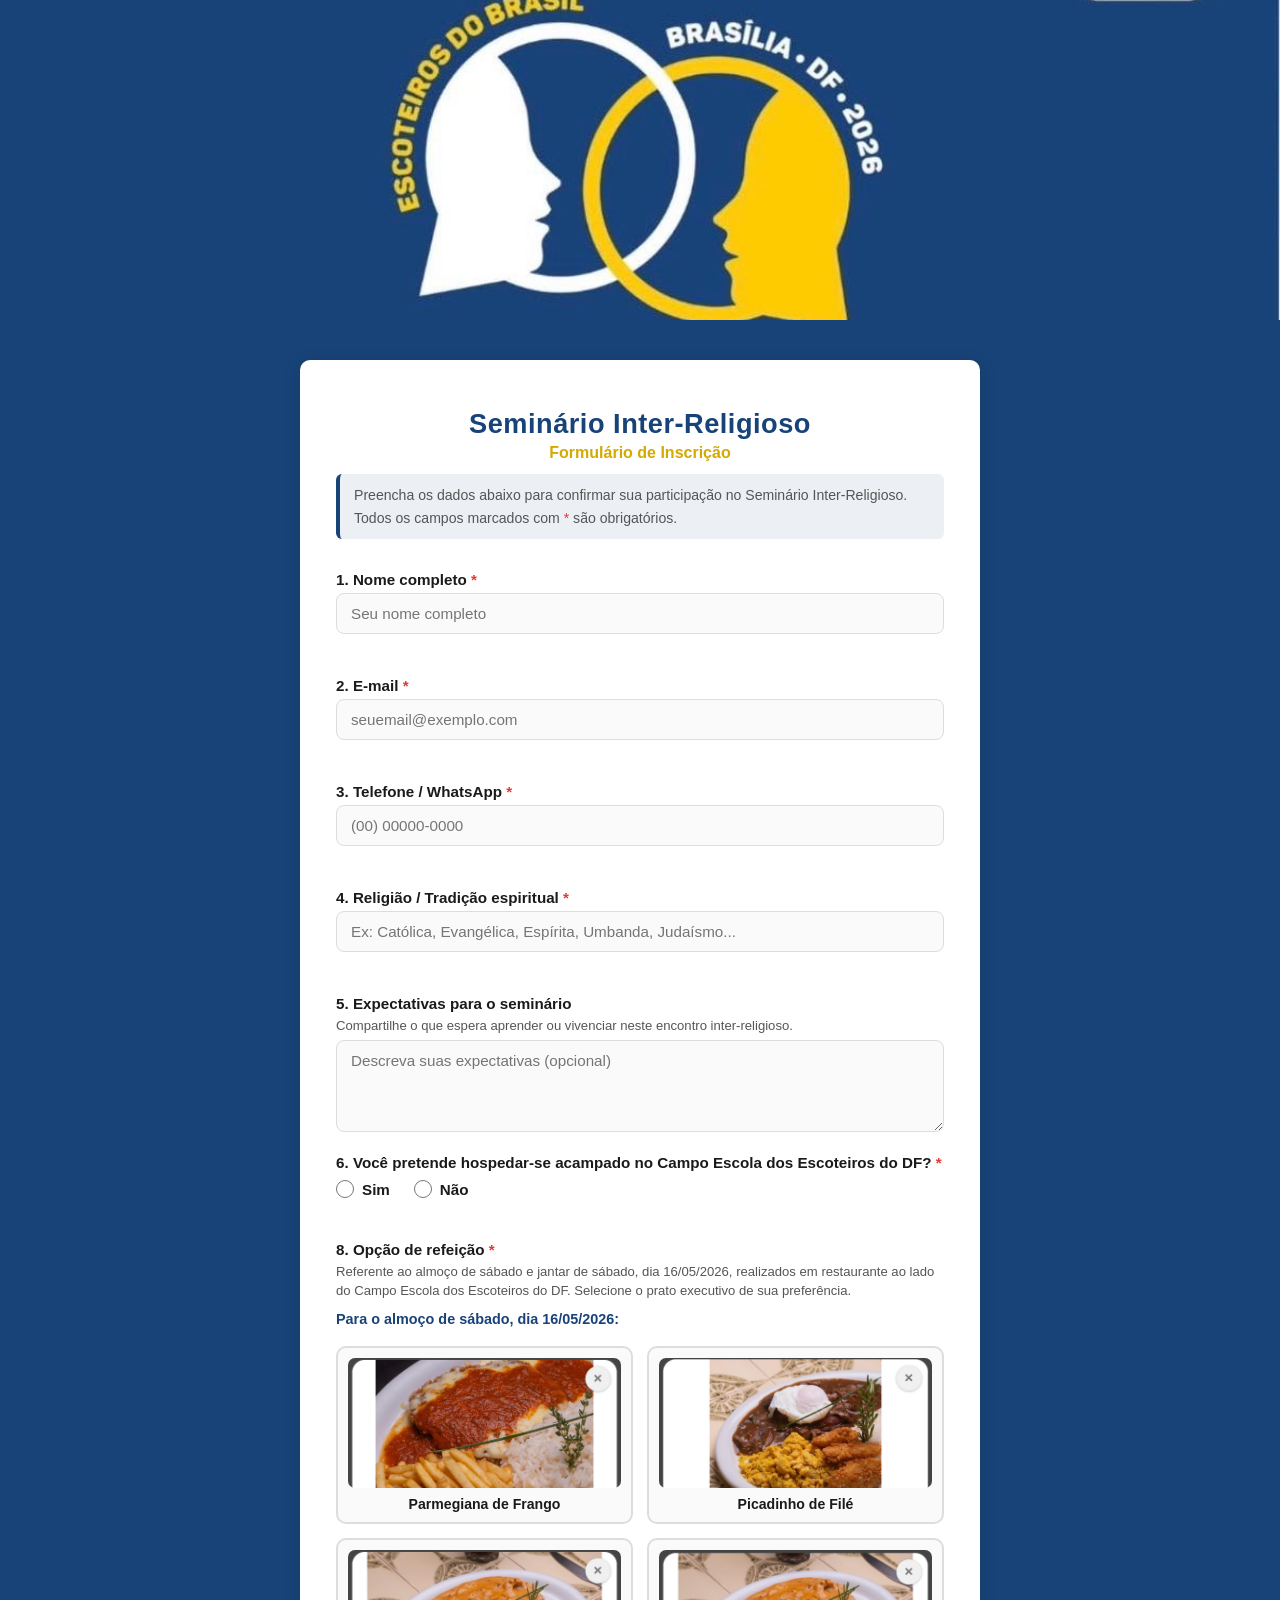
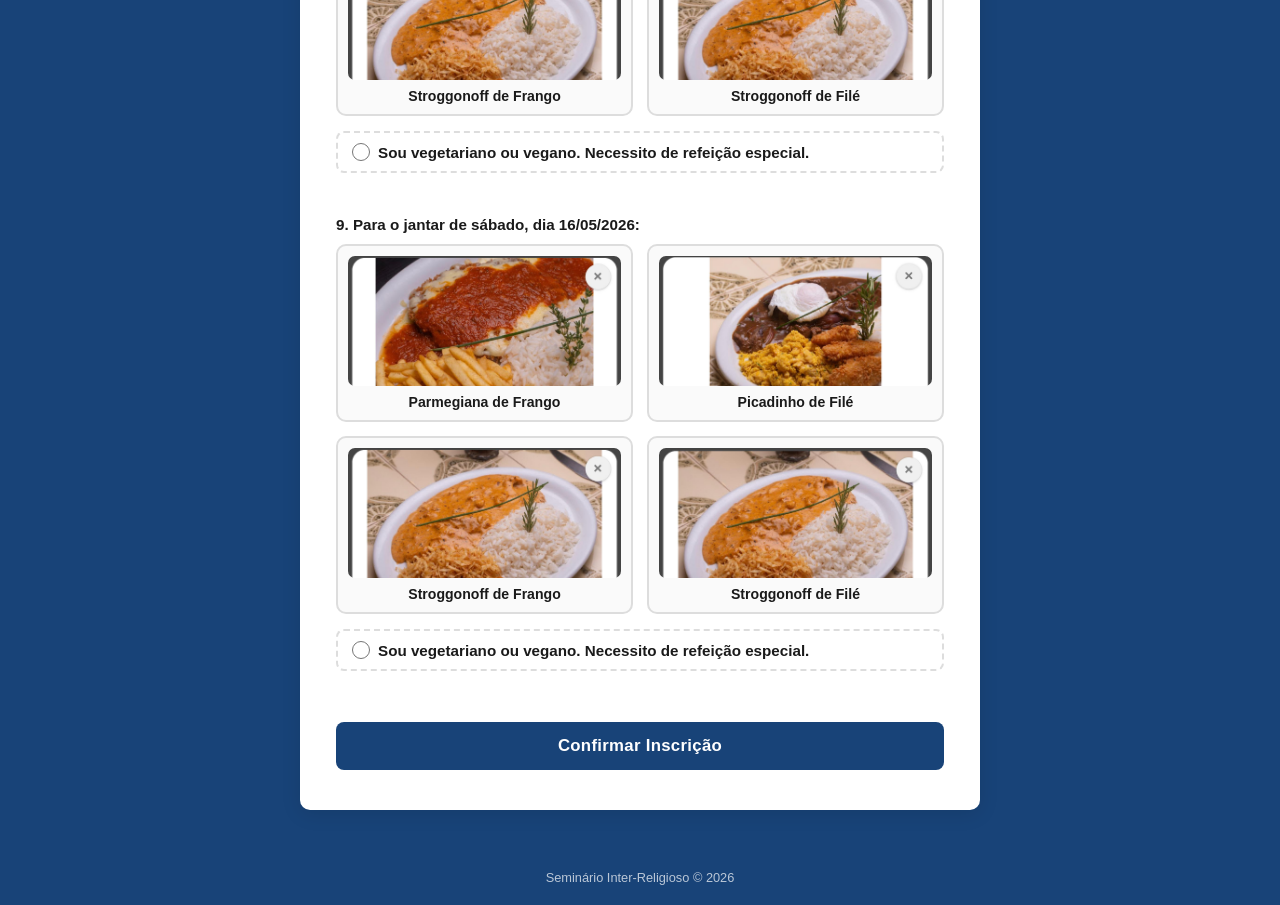
==== index.html @ c7917812 "first commit" ====
<!DOCTYPE html>
<html lang="pt-BR">
<head>
  <meta charset="UTF-8" />
  <meta name="viewport" content="width=device-width, initial-scale=1.0" />
  <title>Seminário Inter-Religioso – Inscrição</title>
  <link rel="stylesheet" href="style.css" />
</head>
<body>
  <img src="imgs/imgTopo.jpeg" alt="Seminário Inter-Religioso" class="banner" />
  <div class="container">
    <header>
      <h1>Seminário Inter-Religioso</h1>
      <p class="subtitle">Formulário de Inscrição</p>
      <p class="desc">Preencha os dados abaixo para confirmar sua participação no Seminário Inter-Religioso. Todos os campos marcados com <span class="req">*</span> são obrigatórios.</p>
    </header>

    <form id="formSeminario" novalidate>

      <div class="field">
        <label for="nomeCompleto">1. Nome completo <span class="req">*</span></label>
        <input type="text" id="nomeCompleto" name="nomeCompleto" placeholder="Seu nome completo" required autocomplete="name" />
        <span class="error" id="err-nomeCompleto"></span>
      </div>

      <div class="field">
        <label for="email">2. E-mail <span class="req">*</span></label>
        <input type="email" id="email" name="email" placeholder="seuemail@exemplo.com" required autocomplete="email" />
        <span class="error" id="err-email"></span>
      </div>

      <div class="field">
        <label for="telefone">3. Telefone / WhatsApp <span class="req">*</span></label>
        <input type="tel" id="telefone" name="telefone" placeholder="(00) 00000-0000" required autocomplete="tel" maxlength="15" />
        <span class="error" id="err-telefone"></span>
      </div>

      <div class="field">
        <label for="religiao">4. Religião / Tradição espiritual <span class="req">*</span></label>
        <input type="text" id="religiao" name="religiao" placeholder="Ex: Católica, Evangélica, Espírita, Umbanda, Judaísmo..." required />
        <span class="error" id="err-religiao"></span>
      </div>

      <div class="field">
        <label for="expectativas">5. Expectativas para o seminário</label>
        <small>Compartilhe o que espera aprender ou vivenciar neste encontro inter-religioso.</small>
        <textarea id="expectativas" name="expectativas" rows="4" placeholder="Descreva suas expectativas (opcional)"></textarea>
      </div>

      <div class="field">
        <label>6. Você pretende hospedar-se acampado no Campo Escola dos Escoteiros do DF? <span class="req">*</span></label>
        <div class="radio-options">
          <label class="radio-label"><input type="radio" name="acampado" value="Sim" required /> Sim</label>
          <label class="radio-label"><input type="radio" name="acampado" value="Não" /> Não</label>
        </div>
        <span class="error" id="err-acampado"></span>
      </div>

      <div class="field" id="field-chegada" style="display:none">
        <label for="chegada">7. Previsão de chegada no local</label>
        <small>A partir do dia 15/05/2026. Atenção: Leve a sua barraca e material individual para pernoite.</small>
        <textarea id="chegada" name="chegada" rows="3" placeholder="Informe sua previsão de chegada"></textarea>
      </div>

      <div class="field">
        <label>8. Opção de refeição <span class="req">*</span></label>
        <small>Referente ao almoço de sábado e jantar de sábado, dia 16/05/2026, realizados em restaurante ao lado do Campo Escola dos Escoteiros do DF. Selecione o prato executivo de sua preferência.</small>
        <p class="meal-subtitle">Para o almoço de sábado, dia 16/05/2026:</p>
        <div class="meal-options">
          <label class="meal-card">
            <input type="radio" name="refeicao" value="Parmegiana de Frango" required />
            <img src="imgs/ParmegianaDeFrango.jpeg" alt="Parmegiana de Frango" />
            <span>Parmegiana de Frango</span>
          </label>
          <label class="meal-card">
            <input type="radio" name="refeicao" value="Picadinho de Filé" />
            <img src="imgs/picadinhoDeFile.jpeg" alt="Picadinho de Filé" />
            <span>Picadinho de Filé</span>
          </label>
          <label class="meal-card">
            <input type="radio" name="refeicao" value="Stroggonoff de Frango" />
            <img src="imgs/StroggonofdeFrango.jpeg" alt="Stroggonoff de Frango" />
            <span>Stroggonoff de Frango</span>
          </label>
          <label class="meal-card">
            <input type="radio" name="refeicao" value="Stroggonoff de Filé" />
            <img src="imgs/StrogonnofDeFile.jpeg" alt="Stroggonoff de Filé" />
            <span>Stroggonoff de Filé</span>
          </label>
        </div>
        <label class="radio-label veg-option">
          <input type="radio" name="refeicao" value="Vegetariano/Vegano" />
          Sou vegetariano ou vegano. Necessito de refeição especial.
        </label>
        <span class="error" id="err-refeicao"></span>
      </div>

      <div class="field">
        <label>9. Para o jantar de sábado, dia 16/05/2026:</label>
        <div class="meal-options">
          <label class="meal-card">
            <input type="radio" name="refeicaoJantar" value="Parmegiana de Frango" />
            <img src="imgs/ParmegianaDeFrango.jpeg" alt="Parmegiana de Frango" />
            <span>Parmegiana de Frango</span>
          </label>
          <label class="meal-card">
            <input type="radio" name="refeicaoJantar" value="Picadinho de Filé" />
            <img src="imgs/picadinhoDeFile.jpeg" alt="Picadinho de Filé" />
            <span>Picadinho de Filé</span>
          </label>
          <label class="meal-card">
            <input type="radio" name="refeicaoJantar" value="Stroggonoff de Frango" />
            <img src="imgs/StroggonofdeFrango.jpeg" alt="Stroggonoff de Frango" />
            <span>Stroggonoff de Frango</span>
          </label>
          <label class="meal-card">
            <input type="radio" name="refeicaoJantar" value="Stroggonoff de Filé" />
            <img src="imgs/StrogonnofDeFile.jpeg" alt="Stroggonoff de Filé" />
            <span>Stroggonoff de Filé</span>
          </label>
        </div>
        <label class="radio-label veg-option">
          <input type="radio" name="refeicaoJantar" value="Vegetariano/Vegano" />
          Sou vegetariano ou vegano. Necessito de refeição especial.
        </label>
        <span class="error" id="err-refeicaoJantar"></span>
      </div>

      <button type="submit" class="btn-submit">Confirmar Inscrição</button>
    </form>

    <div id="successMsg" class="success-msg hidden">
      <span>✅</span>
      <p>Inscrição realizada com sucesso! Entraremos em contato pelo telefone ou e-mail informado.</p>
    </div>
  </div>

  <footer>
    <p>Seminário Inter-Religioso &copy; <span id="year"></span></p>
  </footer>

  <script src="script.js"></script>
</body>
</html>
---- style.css ----
:root {
  --blue: #184378;
  --blue-dark: #0f2d52;
  --blue-light: rgba(24,67,120,0.08);
  --yellow: #fecb00;
  --yellow-dark: #d4a900;
  --white: #ffffff;
  --text: #1a1a1a;
  --muted: #555;
  --border: #ddd;
  --radius: 10px;
  --shadow: 0 4px 20px rgba(0,0,0,0.10);
}

* { box-sizing: border-box; margin: 0; padding: 0; }

body {
  font-family: 'Segoe UI', Arial, sans-serif;
  background: var(--blue);
  color: var(--text);
  min-height: 100vh;
}

.container {
  max-width: 680px;
  margin: 40px auto;
  background: var(--white);
  border-radius: var(--radius);
  box-shadow: var(--shadow);
  padding: 40px 36px;
}

/* BANNER */
.banner {
  display: block;
  width: 100%;
  max-height: 320px;
  object-fit: cover;
  object-position: center;
}

/* HEADER */
header { text-align: center; margin-bottom: 32px; }

header h1 {
  font-size: 1.7rem;
  color: var(--blue);
  font-weight: 800;
  letter-spacing: 0.5px;
  margin-top: 8px;
}

.subtitle {
  font-size: 1rem;
  color: var(--yellow-dark);
  font-weight: 700;
  margin-top: 4px;
}

.desc {
  font-size: 0.88rem;
  color: var(--muted);
  margin-top: 12px;
  line-height: 1.6;
  background: var(--blue-light);
  border-left: 4px solid var(--blue);
  padding: 10px 14px;
  border-radius: 6px;
  text-align: left;
}

/* FIELDS */
.field {
  margin-bottom: 22px;
  display: flex;
  flex-direction: column;
  gap: 5px;
}

.field label {
  font-weight: 700;
  font-size: 0.95rem;
  color: var(--text);
}

.field small {
  font-size: 0.82rem;
  color: var(--muted);
  line-height: 1.4;
}

.field input,
.field textarea,
.field select {
  padding: 11px 14px;
  border: 1.5px solid var(--border);
  border-radius: 8px;
  font-size: 0.95rem;
  transition: border-color 0.2s, box-shadow 0.2s;
  outline: none;
  font-family: inherit;
  color: var(--text);
  background: #fafafa;
}

.field input:focus,
.field textarea:focus {
  border-color: var(--blue);
  box-shadow: 0 0 0 3px rgba(24,67,120,0.12);
  background: var(--white);
}

.field input.invalid,
.field textarea.invalid {
  border-color: #e53935;
}

.field textarea { resize: vertical; min-height: 80px; }

.req { color: #e53935; }

.error {
  font-size: 0.8rem;
  color: #e53935;
  min-height: 16px;
}

/* RADIO OPTIONS */
.radio-options {
  display: flex;
  gap: 24px;
  margin-top: 4px;
}
.radio-label {
  display: flex;
  align-items: center;
  gap: 8px;
  font-size: 0.95rem;
  cursor: pointer;
}
.radio-label input[type="radio"] {
  width: 18px;
  height: 18px;
  accent-color: var(--blue);
}

.meal-subtitle {
  font-size: 0.9rem;
  font-weight: 700;
  color: var(--blue);
  margin: 6px 0 8px;
}

/* MEAL CARDS */
.meal-options {
  display: grid;
  grid-template-columns: repeat(2, 1fr);
  gap: 14px;
  margin-top: 6px;
}

.meal-card {
  display: flex;
  flex-direction: column;
  align-items: center;
  border: 2px solid var(--border);
  border-radius: 10px;
  padding: 10px;
  cursor: pointer;
  transition: border-color 0.2s, box-shadow 0.2s;
  background: #fafafa;
  gap: 8px;
}

.meal-card:hover {
  border-color: var(--blue);
  box-shadow: 0 0 0 3px rgba(24,67,120,0.10);
}

.meal-card input[type="radio"] {
  display: none;
}

.meal-card img {
  width: 100%;
  height: 130px;
  object-fit: cover;
  border-radius: 7px;
  object-position: center top;
}

.meal-card span {
  font-size: 0.88rem;
  font-weight: 600;
  color: var(--text);
  text-align: center;
}

.meal-card:has(input:checked) {
  border-color: var(--yellow);
  box-shadow: 0 0 0 3px rgba(254,203,0,0.35);
  background: #fffde7;
}

.meal-card:has(input:checked) span {
  color: var(--blue);
}

.veg-option {
  margin-top: 10px;
  padding: 10px 14px;
  border: 2px dashed var(--border);
  border-radius: 8px;
  font-size: 0.9rem;
  transition: border-color 0.2s;
}
.veg-option:has(input:checked) {
  border-color: var(--yellow);
  background: #fffde7;
  color: var(--blue);
  font-weight: 600;
}

/* BUTTON */
.btn-submit {
  width: 100%;
  padding: 14px;
  background: var(--blue);
  color: var(--white);
  border: none;
  border-radius: 8px;
  font-size: 1.05rem;
  font-weight: 700;
  cursor: pointer;
  transition: background 0.2s, transform 0.1s;
  margin-top: 8px;
  letter-spacing: 0.3px;
}
.btn-submit:hover { background: var(--blue-dark); }
.btn-submit:active { transform: scale(0.98); }

/* SUCCESS */
.success-msg {
  text-align: center;
  padding: 30px 20px;
  background: #e8f5e9;
  border-radius: var(--radius);
  border: 1.5px solid #a5d6a7;
}
.success-msg span { font-size: 2.5rem; }
.success-msg p { margin-top: 12px; font-size: 1rem; color: #2e7d32; font-weight: 600; }

/* FOOTER */
footer {
  text-align: center;
  padding: 20px;
  font-size: 0.8rem;
  color: rgba(255,255,255,0.7);
}

.hidden { display: none !important; }

/* ===== ADMIN ===== */
.admin-body { background: #f4f6f9; }
.login-container { max-width: 420px; }

.admin-topbar {
  background: var(--blue);
  color: var(--white);
  padding: 14px 28px;
  display: flex;
  align-items: center;
  justify-content: space-between;
  box-shadow: 0 2px 8px rgba(0,0,0,0.15);
}
.admin-topbar-left { display: flex; align-items: center; gap: 12px; font-weight: 700; font-size: 1rem; }
.logo-sm { width: 38px; }

.btn-logout {
  background: rgba(255,255,255,0.2);
  color: var(--white);
  border: 1.5px solid rgba(255,255,255,0.5);
  padding: 7px 18px;
  border-radius: 6px;
  cursor: pointer;
  font-weight: 600;
  font-size: 0.9rem;
  transition: background 0.2s;
}
.btn-logout:hover { background: rgba(255,255,255,0.35); }

.admin-content {
  max-width: 1100px;
  margin: 32px auto;
  padding: 0 20px;
}

.admin-header-row {
  display: flex;
  align-items: center;
  justify-content: space-between;
  flex-wrap: wrap;
  gap: 14px;
  margin-bottom: 16px;
}
.admin-header-row h2 { font-size: 1.4rem; color: var(--text); }
.admin-actions { display: flex; gap: 10px; flex-wrap: wrap; align-items: center; }

.search-input {
  padding: 9px 14px;
  border: 1.5px solid var(--border);
  border-radius: 8px;
  font-size: 0.9rem;
  outline: none;
  min-width: 200px;
  transition: border-color 0.2s;
}
.search-input:focus { border-color: var(--blue); }

.btn-export {
  padding: 9px 16px;
  background: #2BBFB3;
  color: var(--white);
  border: none;
  border-radius: 8px;
  font-weight: 700;
  cursor: pointer;
  font-size: 0.88rem;
  transition: background 0.2s;
}
.btn-export:hover { background: #1fa89d; }

.btn-danger {
  padding: 9px 16px;
  background: #e53935;
  color: var(--white);
  border: none;
  border-radius: 8px;
  font-weight: 700;
  cursor: pointer;
  font-size: 0.88rem;
  transition: background 0.2s;
}
.btn-danger:hover { background: #b71c1c; }

.total-count { font-size: 0.88rem; color: var(--muted); margin-bottom: 12px; }

.table-wrapper {
  background: var(--white);
  border-radius: var(--radius);
  box-shadow: var(--shadow);
  overflow-x: auto;
}

table { width: 100%; border-collapse: collapse; font-size: 0.88rem; }
thead tr { background: var(--blue); color: var(--white); }
thead th { padding: 13px 14px; text-align: left; font-weight: 700; white-space: nowrap; min-width: 160px; border-right: 1px solid rgba(255,255,255,0.2); }
thead th:last-child { border-right: none; }
thead th:nth-child(7) { min-width: 320px; }
tbody tr { border-bottom: 1px solid #e8e8e8; transition: background 0.15s; box-shadow: inset 0 -1px 0 #e8e8e8; }
tbody tr:hover { background: var(--blue-light); }
tbody td { padding: 12px 14px; vertical-align: top; max-width: 400px; word-break: break-word; border-right: 1px solid #f0f0f0; }
tbody td:last-child { border-right: none; }

.badge-num {
  background: var(--blue-light);
  color: var(--blue);
  font-weight: 700;
  padding: 2px 8px;
  border-radius: 20px;
  font-size: 0.8rem;
}

.empty-msg {
  text-align: center;
  padding: 40px;
  color: var(--muted);
  font-size: 0.95rem;
}

.btn-whatsapp {
  text-decoration: none;
  font-size: 1.2rem;
  padding: 4px 8px;
  border-radius: 4px;
  transition: background 0.15s;
}
.btn-whatsapp:hover { background: #e8f5e9; }

@media (max-width: 600px) {
  .container { margin: 16px; padding: 24px 18px; }
  .meal-options { grid-template-columns: 1fr 1fr; gap: 10px; }
  .meal-card img { height: 100px; }
  .admin-content { padding: 0 10px; }
  .admin-header-row { flex-direction: column; align-items: flex-start; }
}
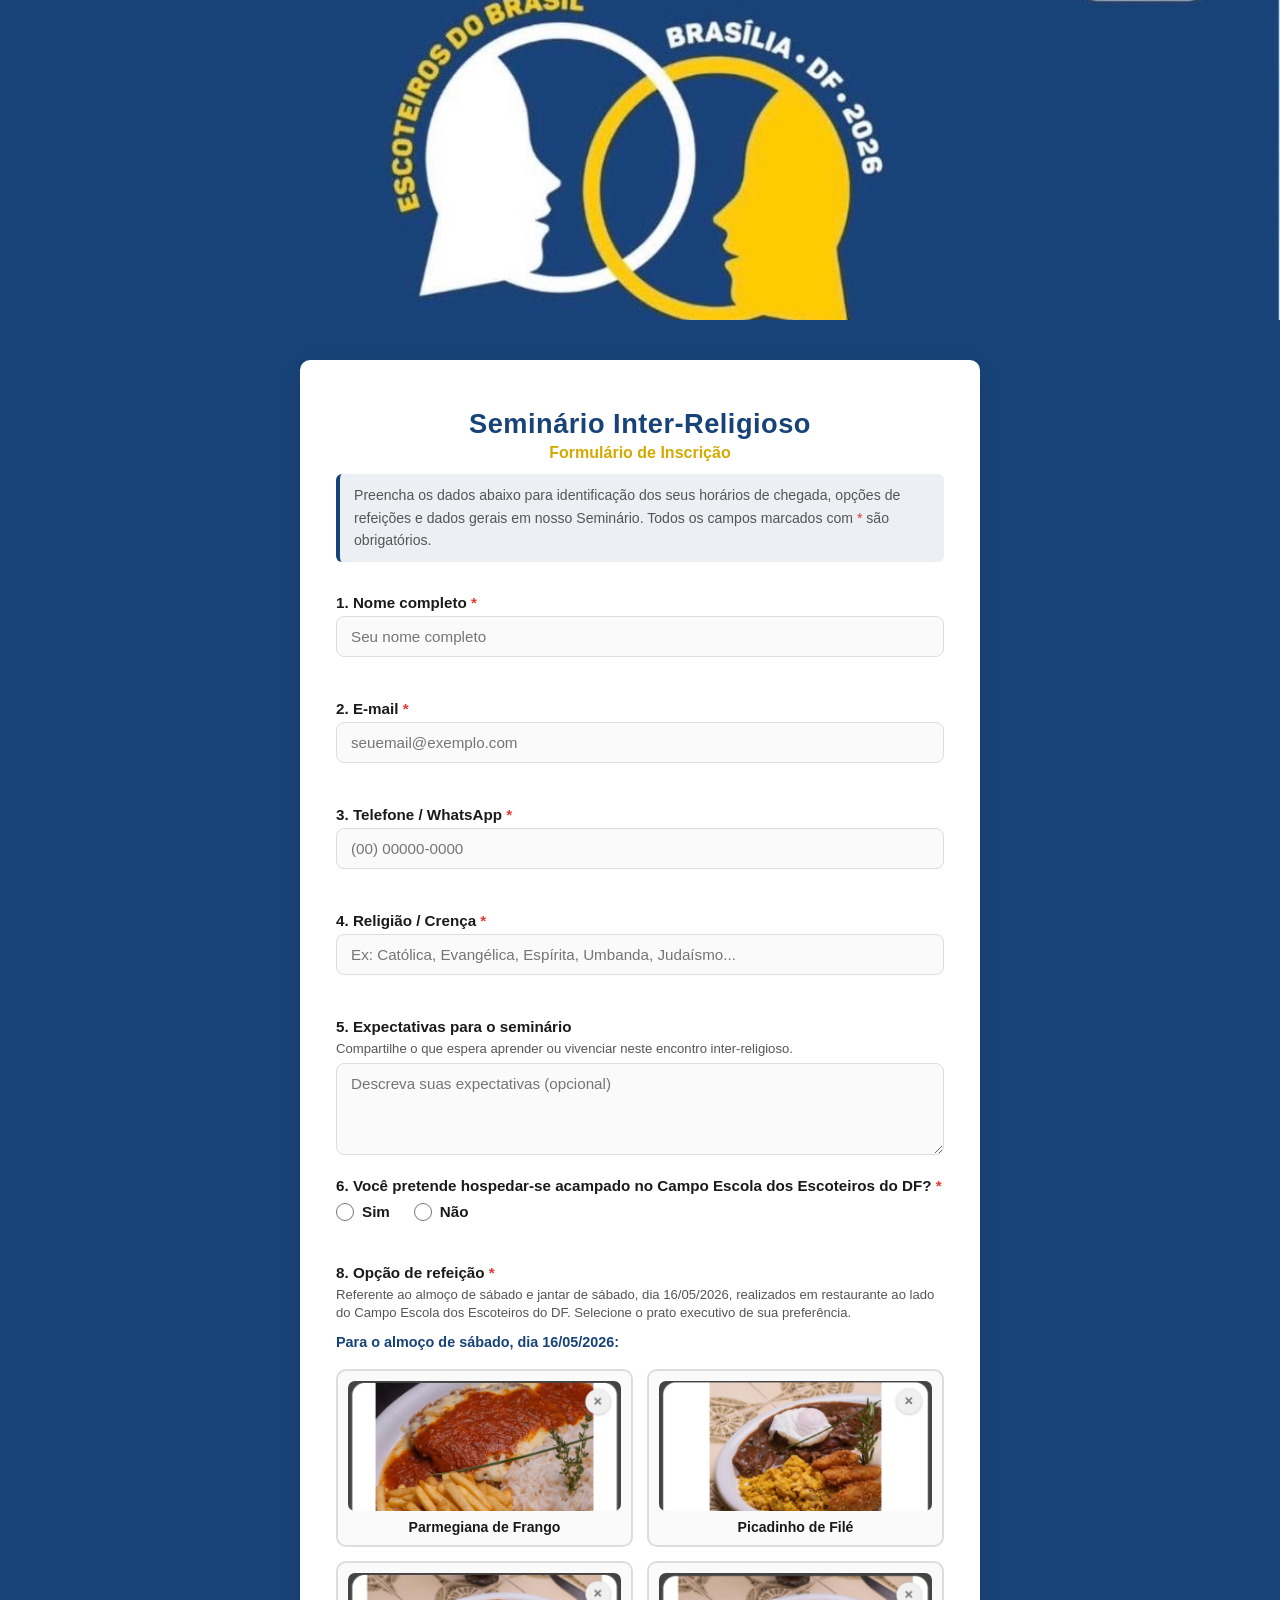
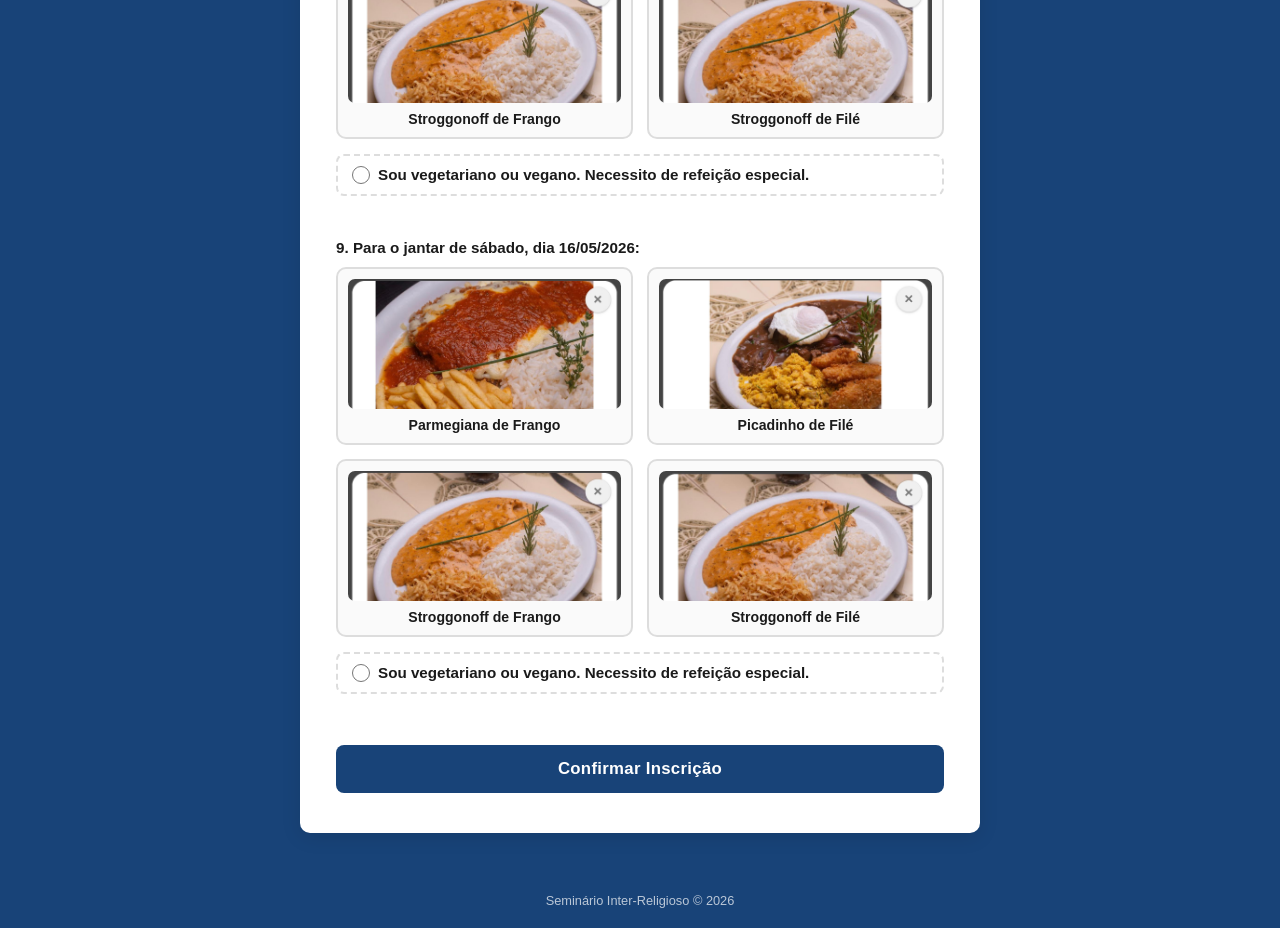
==== commit 942c2c9d: "Update seminar title and description in index.html" ====
--- a/index.html
+++ b/index.html
@@ -3,7 +3,7 @@
 <head>
   <meta charset="UTF-8" />
   <meta name="viewport" content="width=device-width, initial-scale=1.0" />
-  <title>Seminário Inter-Religioso – Inscrição</title>
+  <title>1º Seminário Nacional de Diálogo Inter-religioso - Escoteiros do Brasil</title>
   <link rel="stylesheet" href="style.css" />
 </head>
 <body>
@@ -12,7 +12,7 @@
     <header>
       <h1>Seminário Inter-Religioso</h1>
       <p class="subtitle">Formulário de Inscrição</p>
-      <p class="desc">Preencha os dados abaixo para confirmar sua participação no Seminário Inter-Religioso. Todos os campos marcados com <span class="req">*</span> são obrigatórios.</p>
+      <p class="desc">Preencha os dados abaixo para identificação dos seus horários de chegada, opções de refeições e dados gerais em nosso Seminário. Todos os campos marcados com <span class="req">*</span> são obrigatórios.</p>
     </header>
 
     <form id="formSeminario" novalidate>
@@ -36,7 +36,7 @@
       </div>
 
       <div class="field">
-        <label for="religiao">4. Religião / Tradição espiritual <span class="req">*</span></label>
+        <label for="religiao">4. Religião / Crença <span class="req">*</span></label>
         <input type="text" id="religiao" name="religiao" placeholder="Ex: Católica, Evangélica, Espírita, Umbanda, Judaísmo..." required />
         <span class="error" id="err-religiao"></span>
       </div>
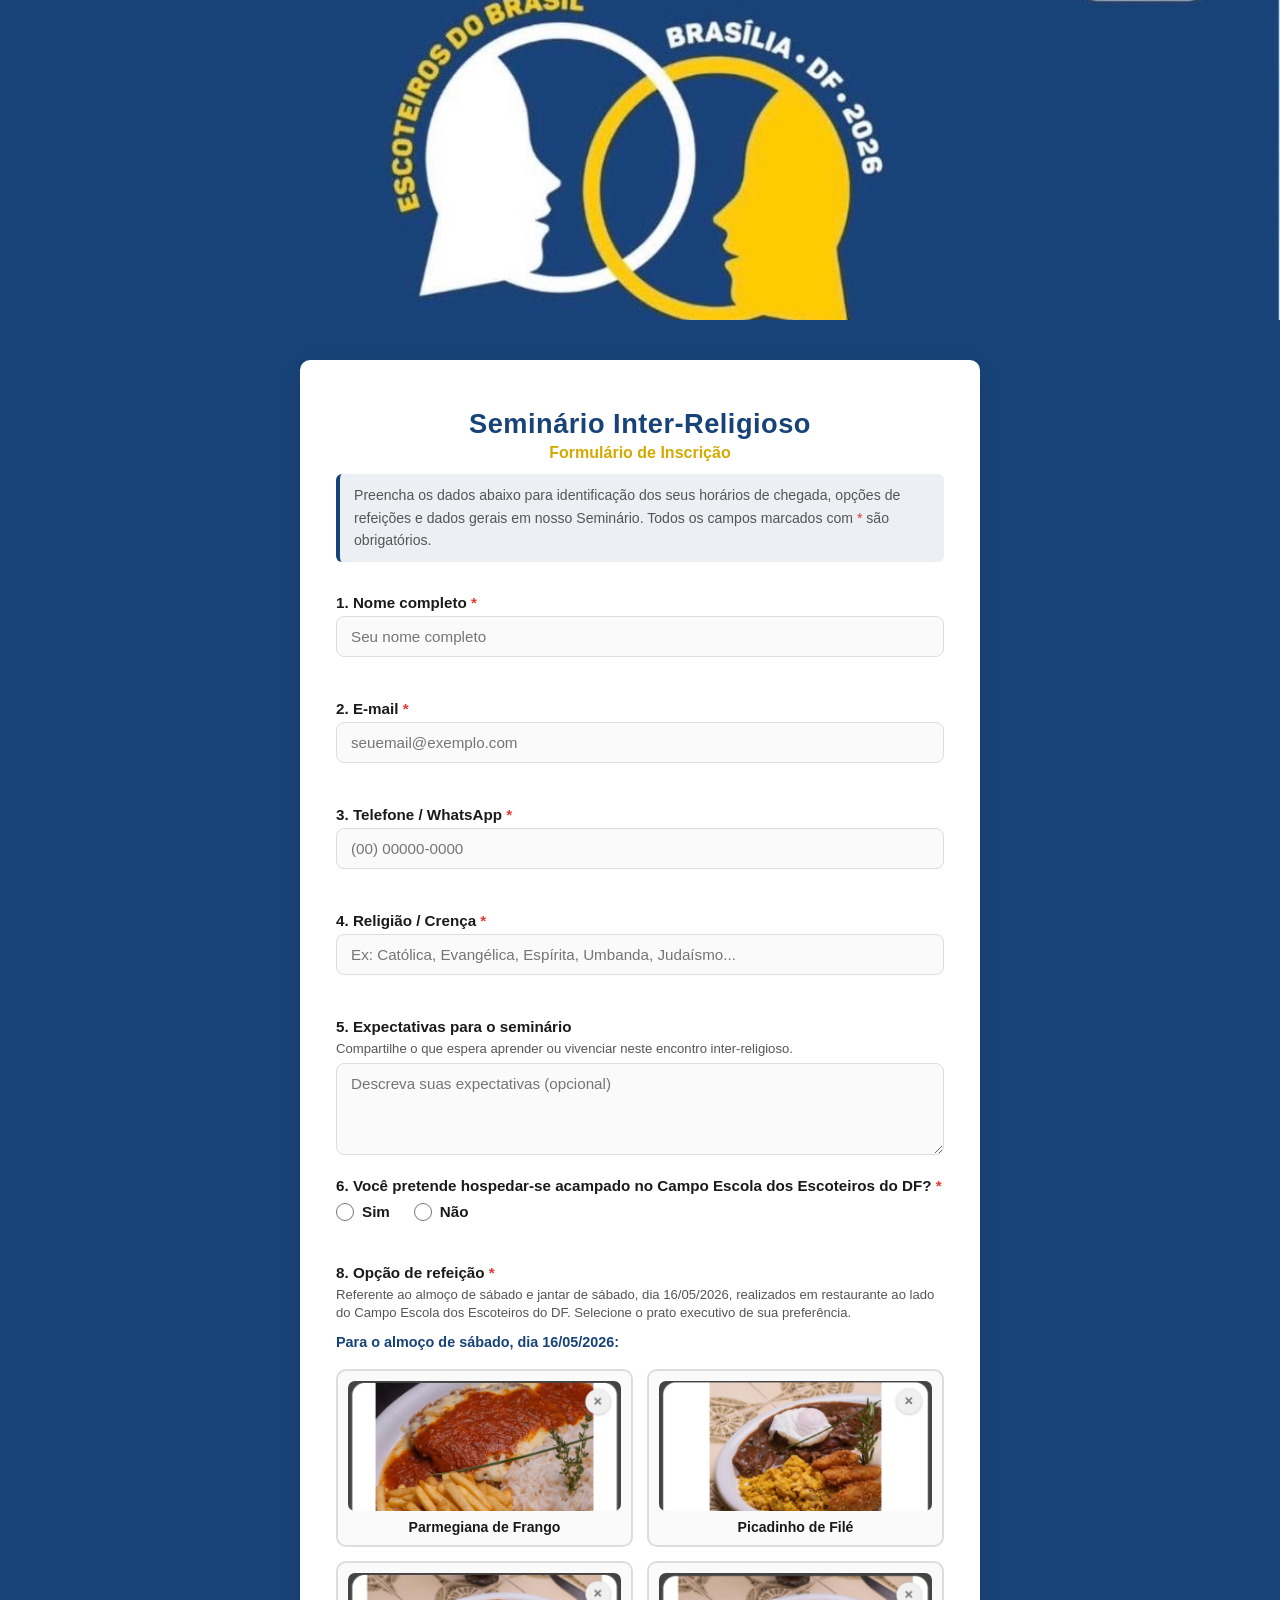
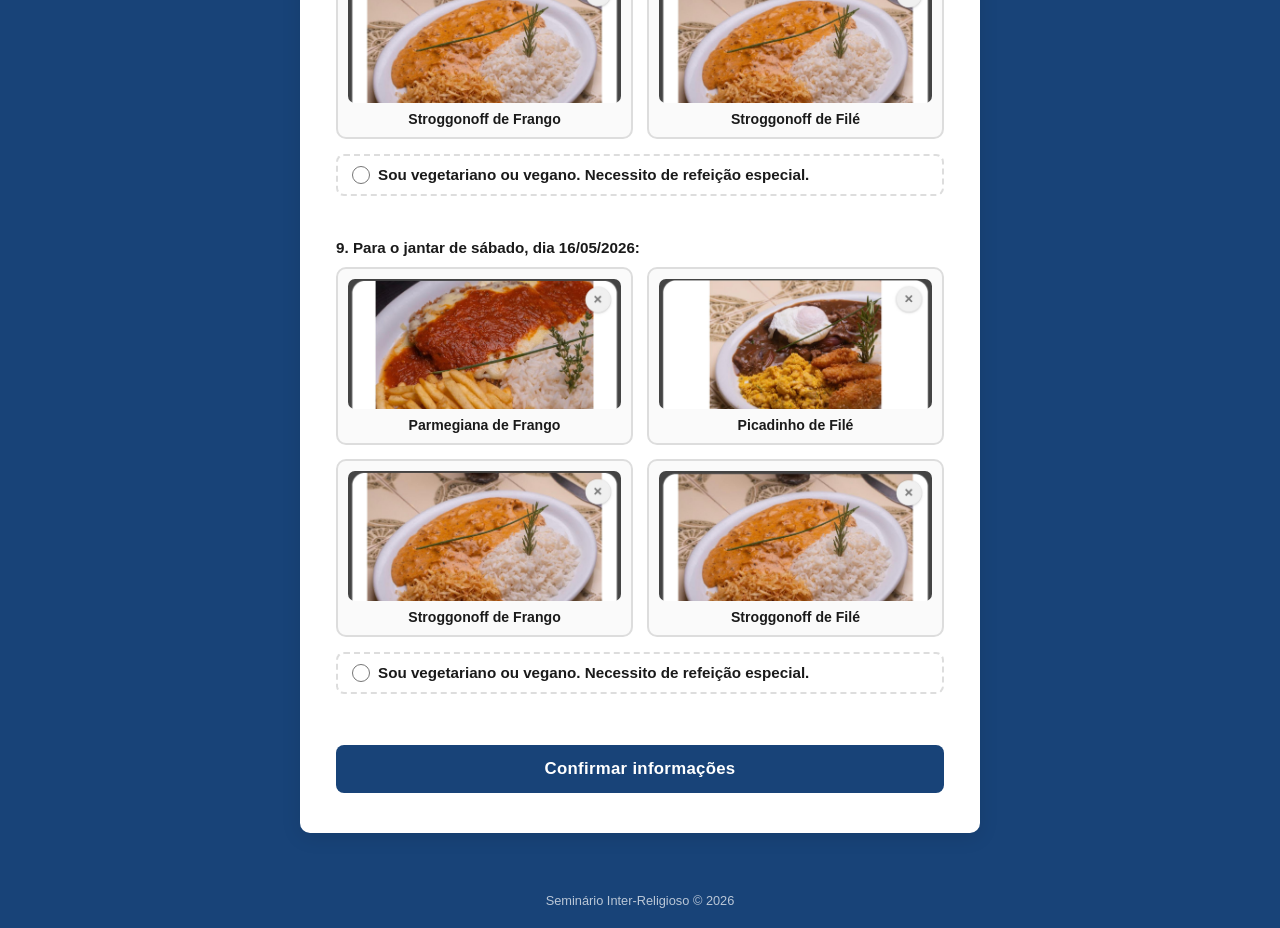
==== commit 7ec7ff41: "Update index.html" ====
--- a/index.html
+++ b/index.html
@@ -126,7 +126,7 @@
         <span class="error" id="err-refeicaoJantar"></span>
       </div>
 
-      <button type="submit" class="btn-submit">Confirmar Inscrição</button>
+      <button type="submit" class="btn-submit">Confirmar informações</button>
     </form>
 
     <div id="successMsg" class="success-msg hidden">
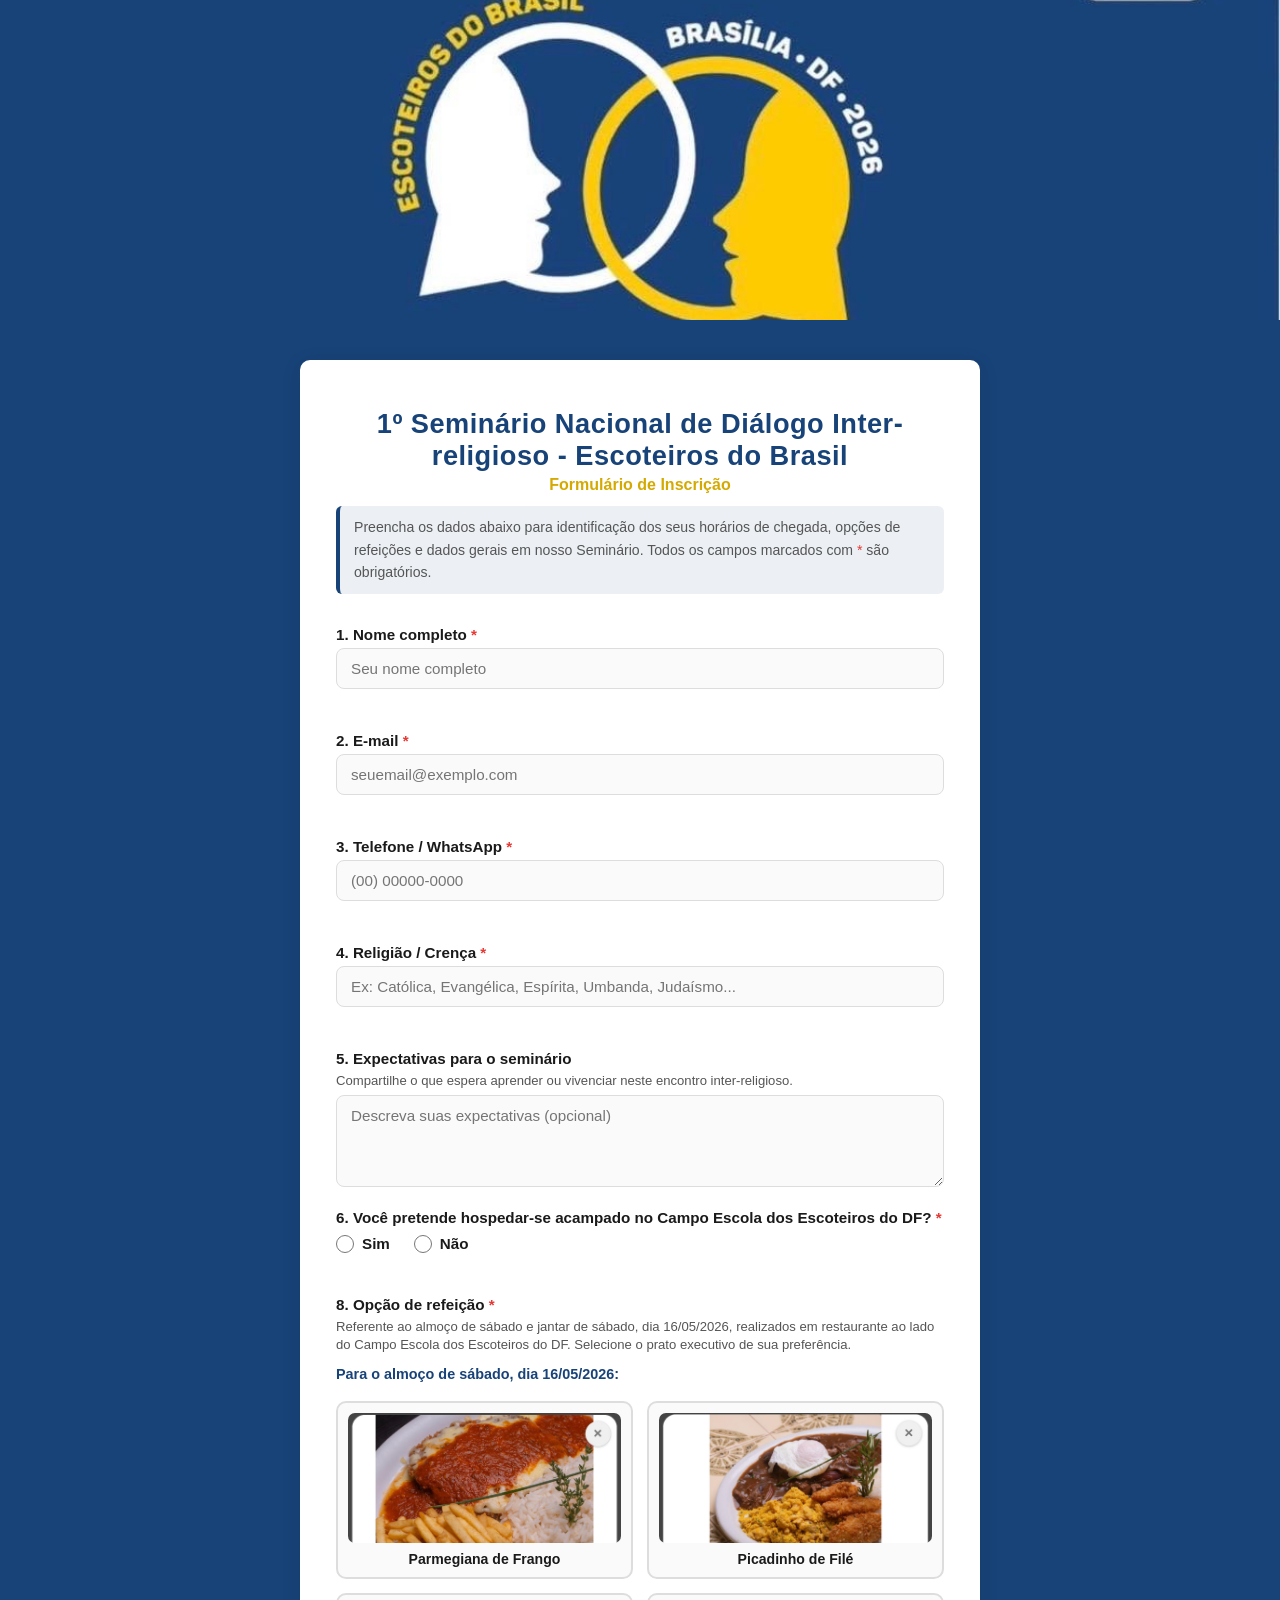
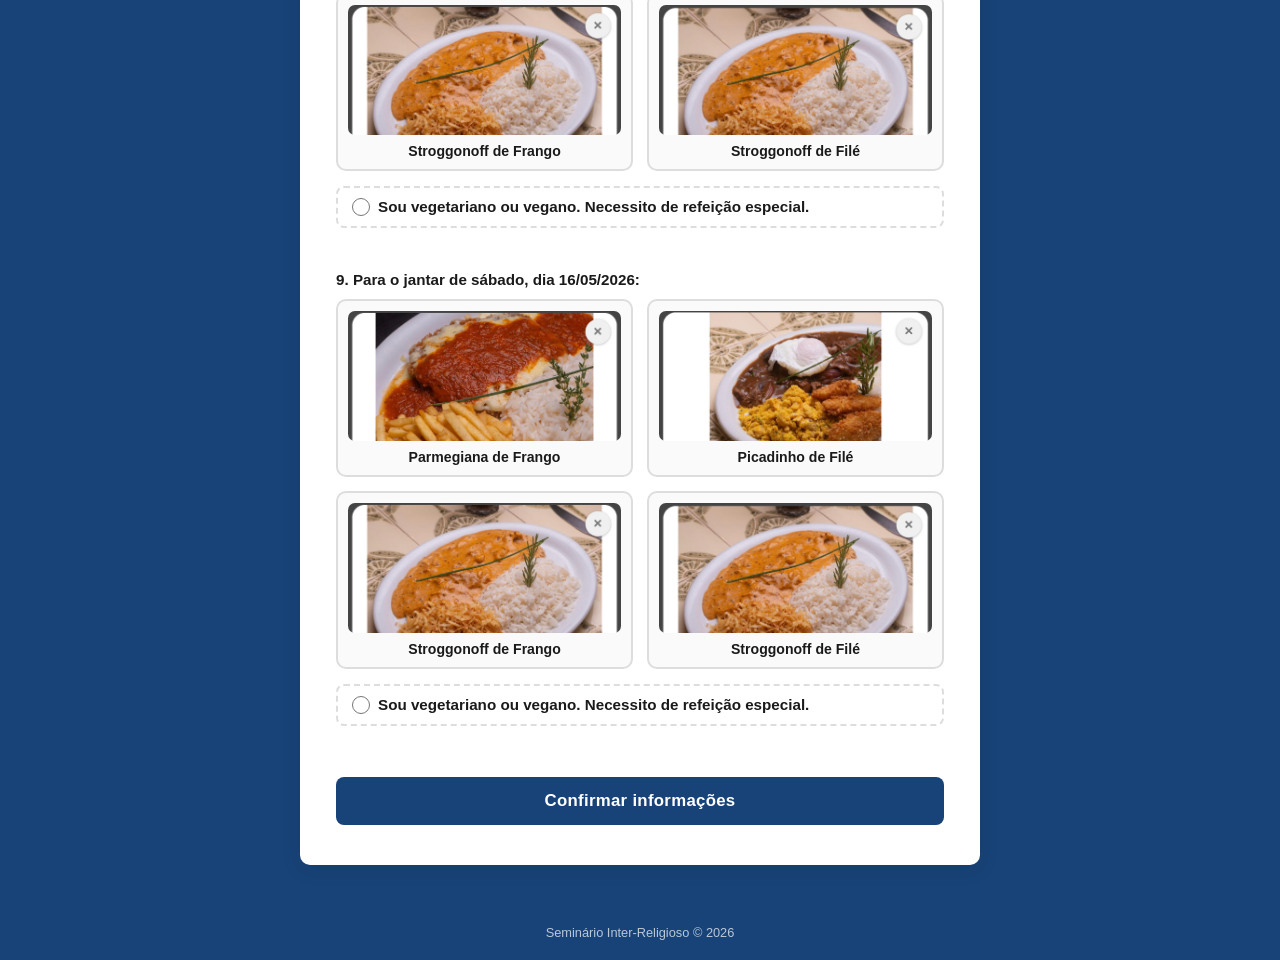
==== commit cba1a7f5: "Update index.html" ====
--- a/index.html
+++ b/index.html
@@ -10,7 +10,7 @@
   <img src="imgs/imgTopo.jpeg" alt="Seminário Inter-Religioso" class="banner" />
   <div class="container">
     <header>
-      <h1>Seminário Inter-Religioso</h1>
+      <h1>1º Seminário Nacional de Diálogo Inter-religioso - Escoteiros do Brasil</h1>
       <p class="subtitle">Formulário de Inscrição</p>
       <p class="desc">Preencha os dados abaixo para identificação dos seus horários de chegada, opções de refeições e dados gerais em nosso Seminário. Todos os campos marcados com <span class="req">*</span> são obrigatórios.</p>
     </header>
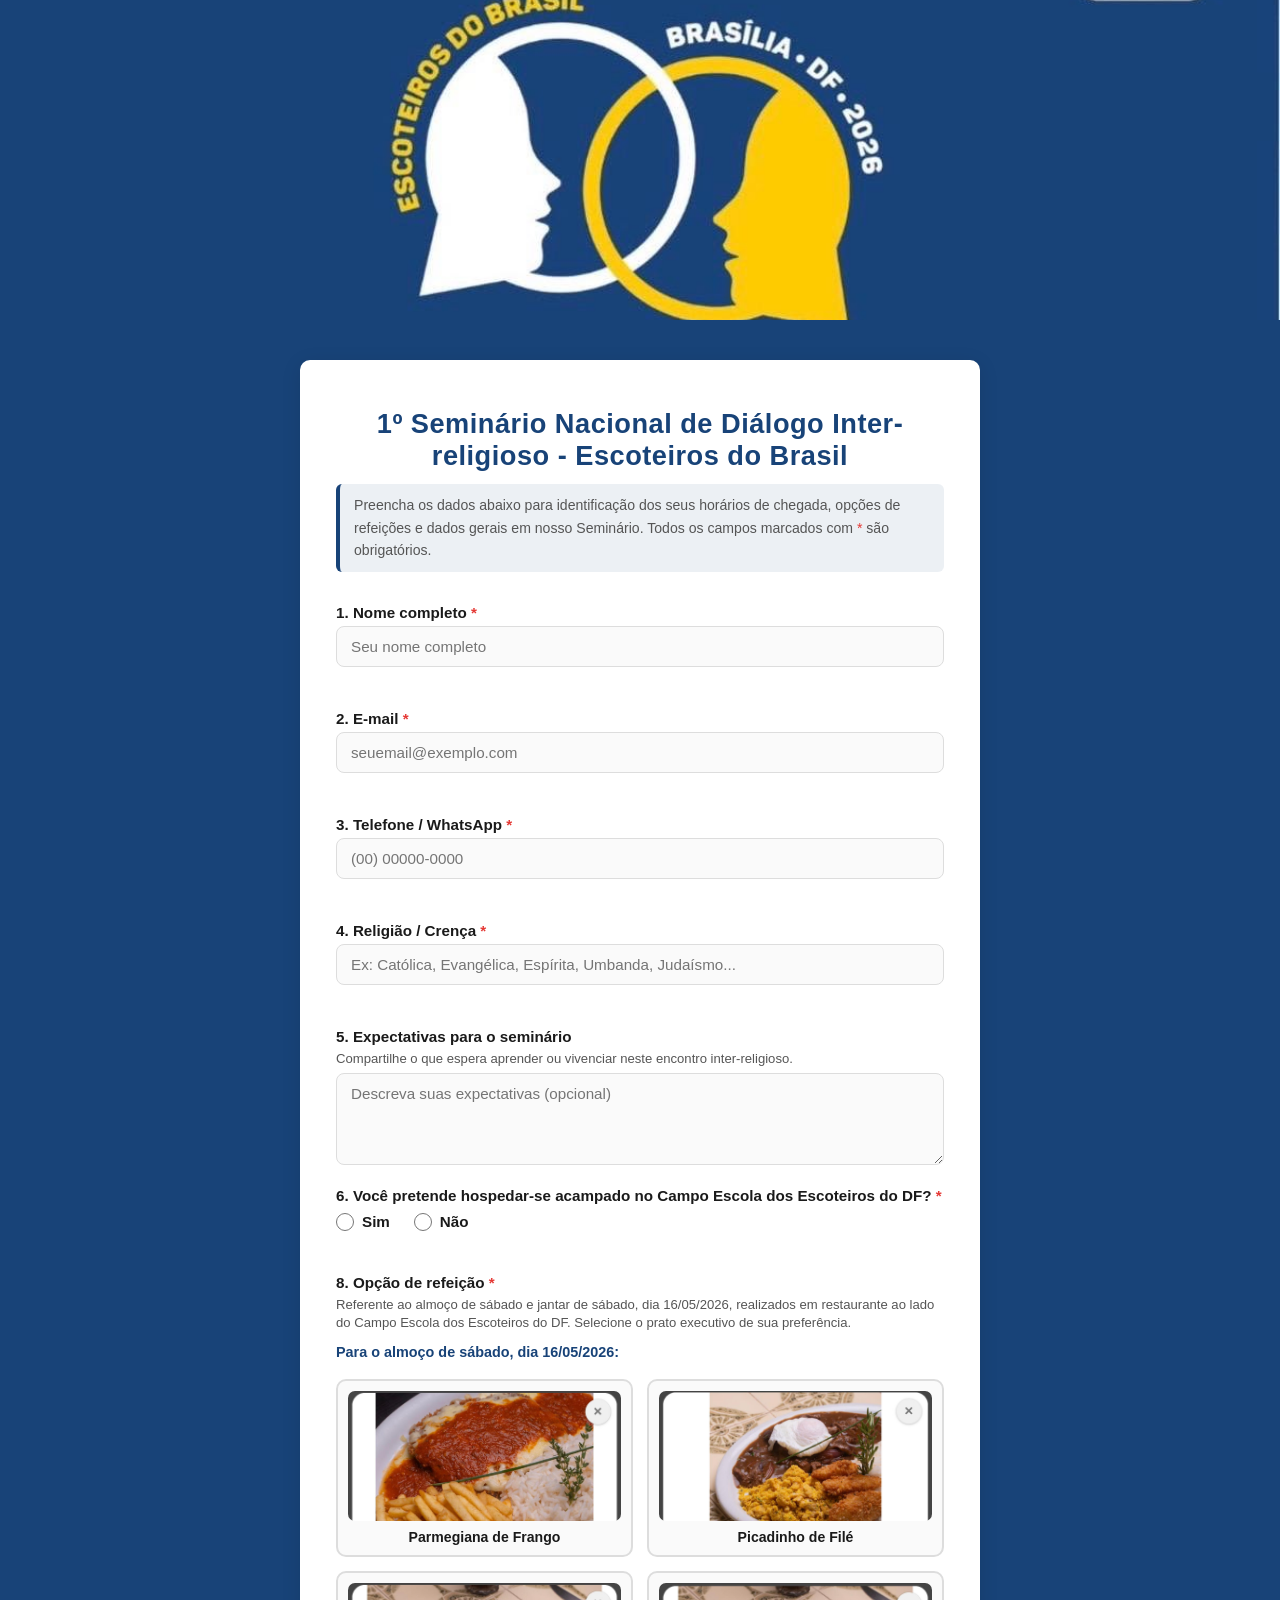
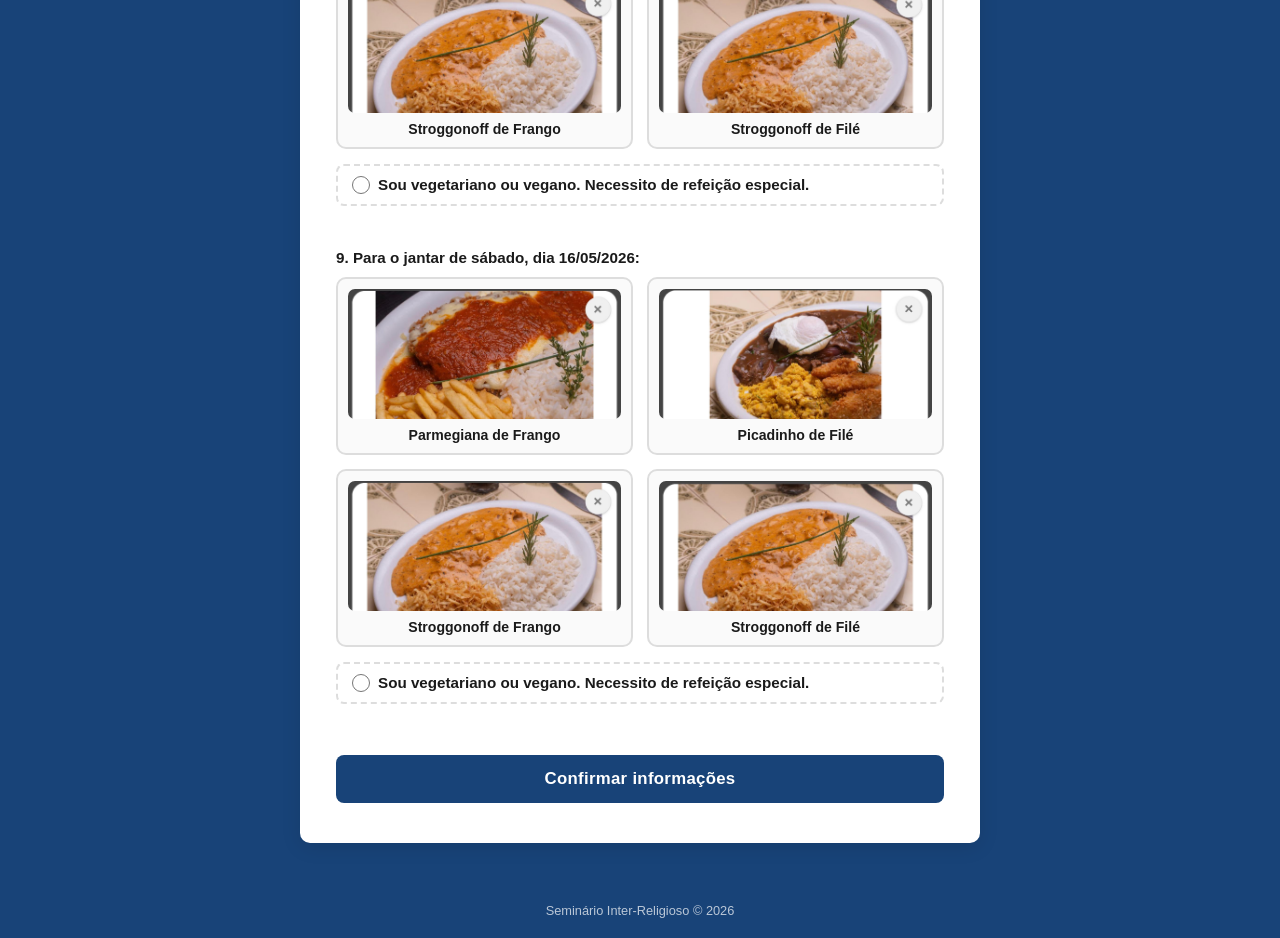
==== commit d0980c35: "Update index.html" ====
--- a/index.html
+++ b/index.html
@@ -11,7 +11,7 @@
   <div class="container">
     <header>
       <h1>1º Seminário Nacional de Diálogo Inter-religioso - Escoteiros do Brasil</h1>
-      <p class="subtitle">Formulário de Inscrição</p>
+      <p class="subtitle"></p>
       <p class="desc">Preencha os dados abaixo para identificação dos seus horários de chegada, opções de refeições e dados gerais em nosso Seminário. Todos os campos marcados com <span class="req">*</span> são obrigatórios.</p>
     </header>
 
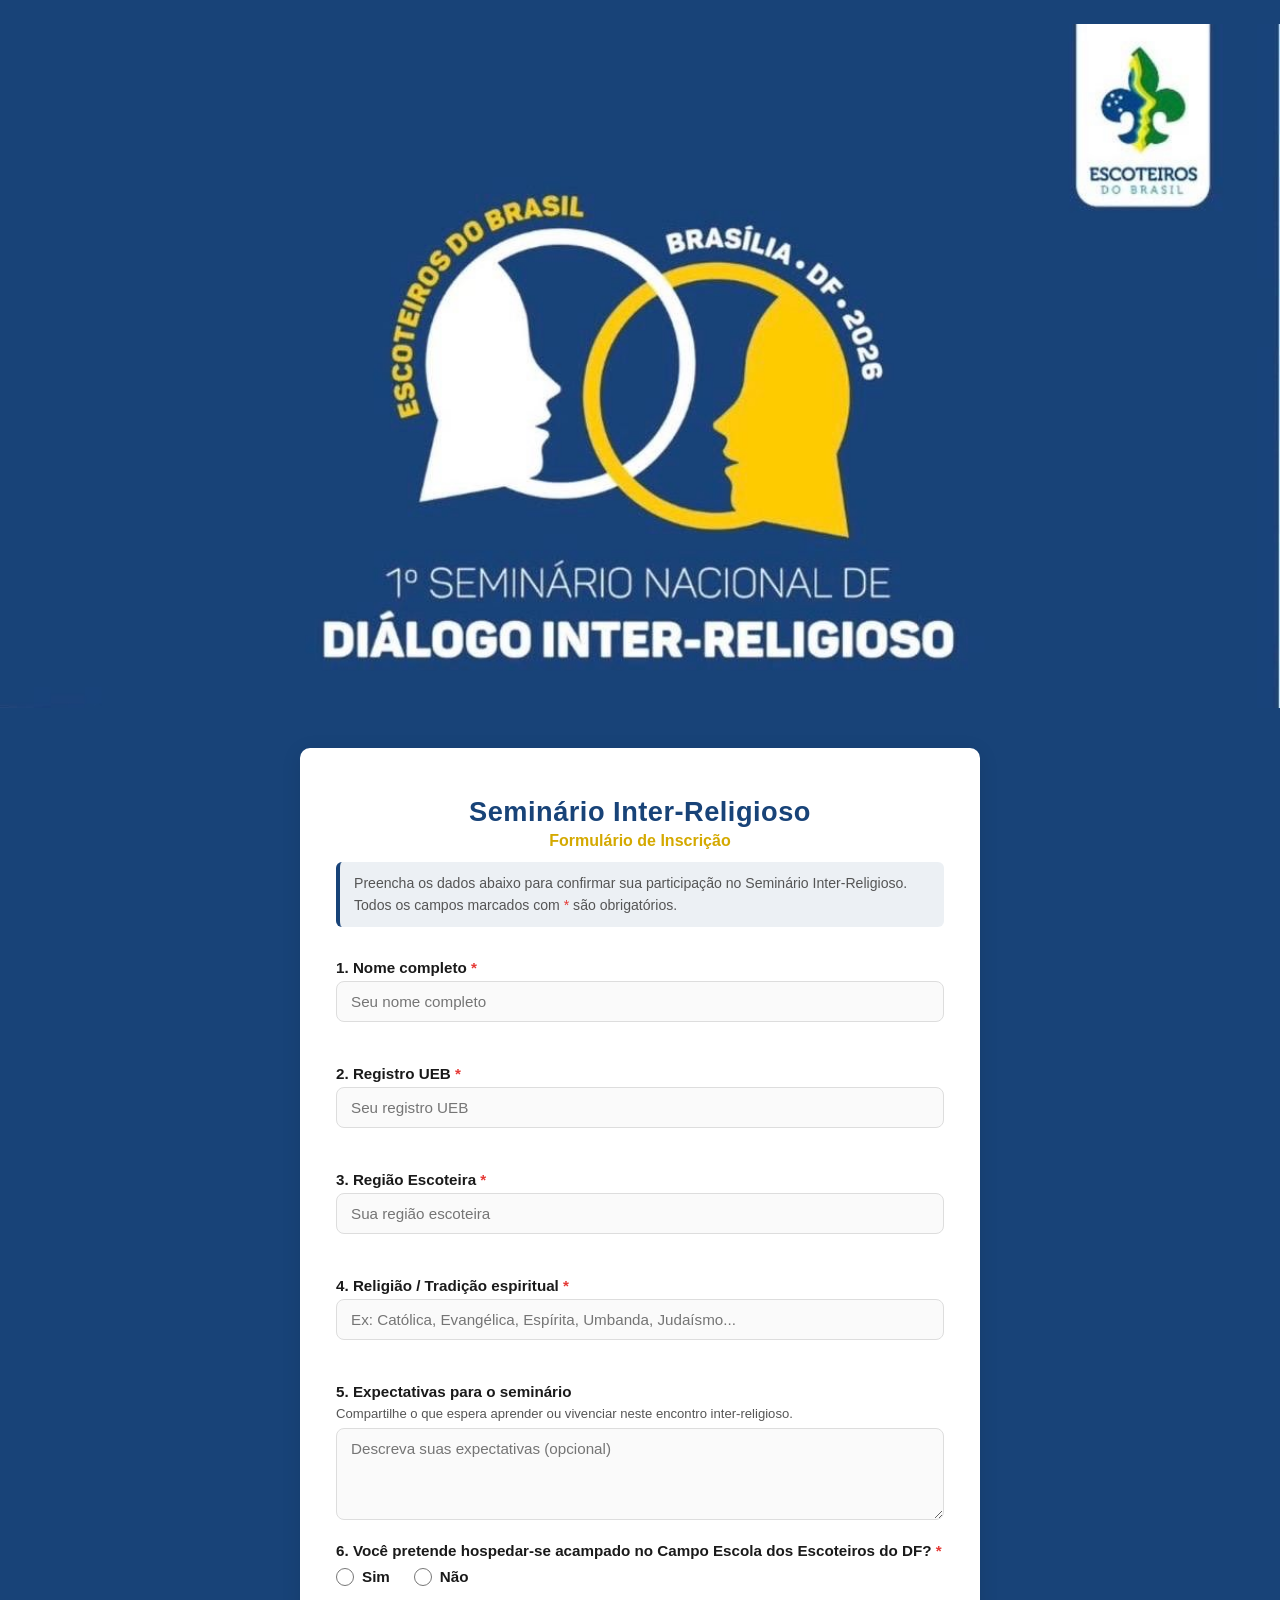
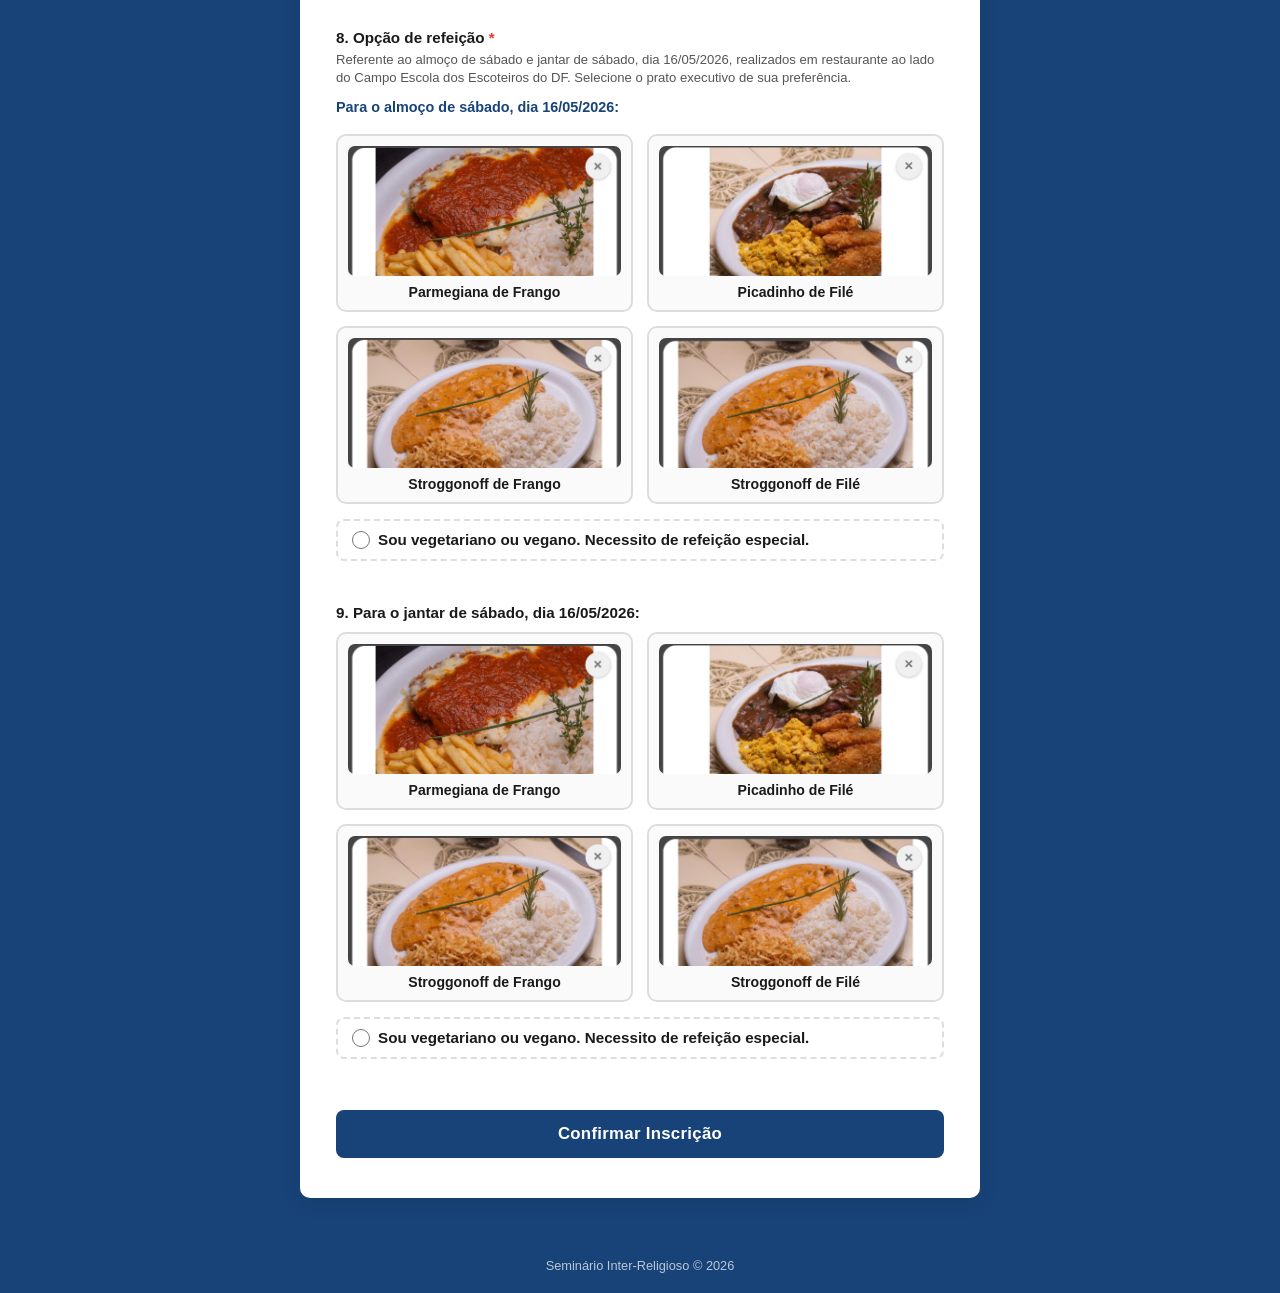
==== commit c37739d1: "Update index.html" ====
--- a/index.html
+++ b/index.html
@@ -3,16 +3,16 @@
 <head>
   <meta charset="UTF-8" />
   <meta name="viewport" content="width=device-width, initial-scale=1.0" />
-  <title>1º Seminário Nacional de Diálogo Inter-religioso - Escoteiros do Brasil</title>
+  <title>Seminário Inter-Religioso – Inscrição</title>
   <link rel="stylesheet" href="style.css" />
 </head>
 <body>
   <img src="imgs/imgTopo.jpeg" alt="Seminário Inter-Religioso" class="banner" />
   <div class="container">
     <header>
-      <h1>1º Seminário Nacional de Diálogo Inter-religioso - Escoteiros do Brasil</h1>
-      <p class="subtitle"></p>
-      <p class="desc">Preencha os dados abaixo para identificação dos seus horários de chegada, opções de refeições e dados gerais em nosso Seminário. Todos os campos marcados com <span class="req">*</span> são obrigatórios.</p>
+      <h1>Seminário Inter-Religioso</h1>
+      <p class="subtitle">Formulário de Inscrição</p>
+      <p class="desc">Preencha os dados abaixo para confirmar sua participação no Seminário Inter-Religioso. Todos os campos marcados com <span class="req">*</span> são obrigatórios.</p>
     </header>
 
     <form id="formSeminario" novalidate>
@@ -24,19 +24,19 @@
       </div>
 
       <div class="field">
-        <label for="email">2. E-mail <span class="req">*</span></label>
-        <input type="email" id="email" name="email" placeholder="seuemail@exemplo.com" required autocomplete="email" />
-        <span class="error" id="err-email"></span>
+        <label for="registroUEB">2. Registro UEB <span class="req">*</span></label>
+        <input type="text" id="registroUEB" name="registroUEB" placeholder="Seu registro UEB" required />
+        <span class="error" id="err-registroUEB"></span>
       </div>
 
       <div class="field">
-        <label for="telefone">3. Telefone / WhatsApp <span class="req">*</span></label>
-        <input type="tel" id="telefone" name="telefone" placeholder="(00) 00000-0000" required autocomplete="tel" maxlength="15" />
-        <span class="error" id="err-telefone"></span>
+        <label for="regiaoEscoteira">3. Região Escoteira <span class="req">*</span></label>
+        <input type="text" id="regiaoEscoteira" name="regiaoEscoteira" placeholder="Sua região escoteira" required />
+        <span class="error" id="err-regiaoEscoteira"></span>
       </div>
 
       <div class="field">
-        <label for="religiao">4. Religião / Crença <span class="req">*</span></label>
+        <label for="religiao">4. Religião / Tradição espiritual <span class="req">*</span></label>
         <input type="text" id="religiao" name="religiao" placeholder="Ex: Católica, Evangélica, Espírita, Umbanda, Judaísmo..." required />
         <span class="error" id="err-religiao"></span>
       </div>
@@ -126,7 +126,7 @@
         <span class="error" id="err-refeicaoJantar"></span>
       </div>
 
-      <button type="submit" class="btn-submit">Confirmar informações</button>
+      <button type="submit" class="btn-submit">Confirmar Inscrição</button>
     </form>
 
     <div id="successMsg" class="success-msg hidden">
--- a/style.css
+++ b/style.css
@@ -34,9 +34,10 @@
 .banner {
   display: block;
   width: 100%;
-  max-height: 320px;
+  max-height: 700px;
   object-fit: cover;
-  object-position: center;
+  object-position: top;
+  margin-top: 24px;
 }
 
 /* HEADER */
